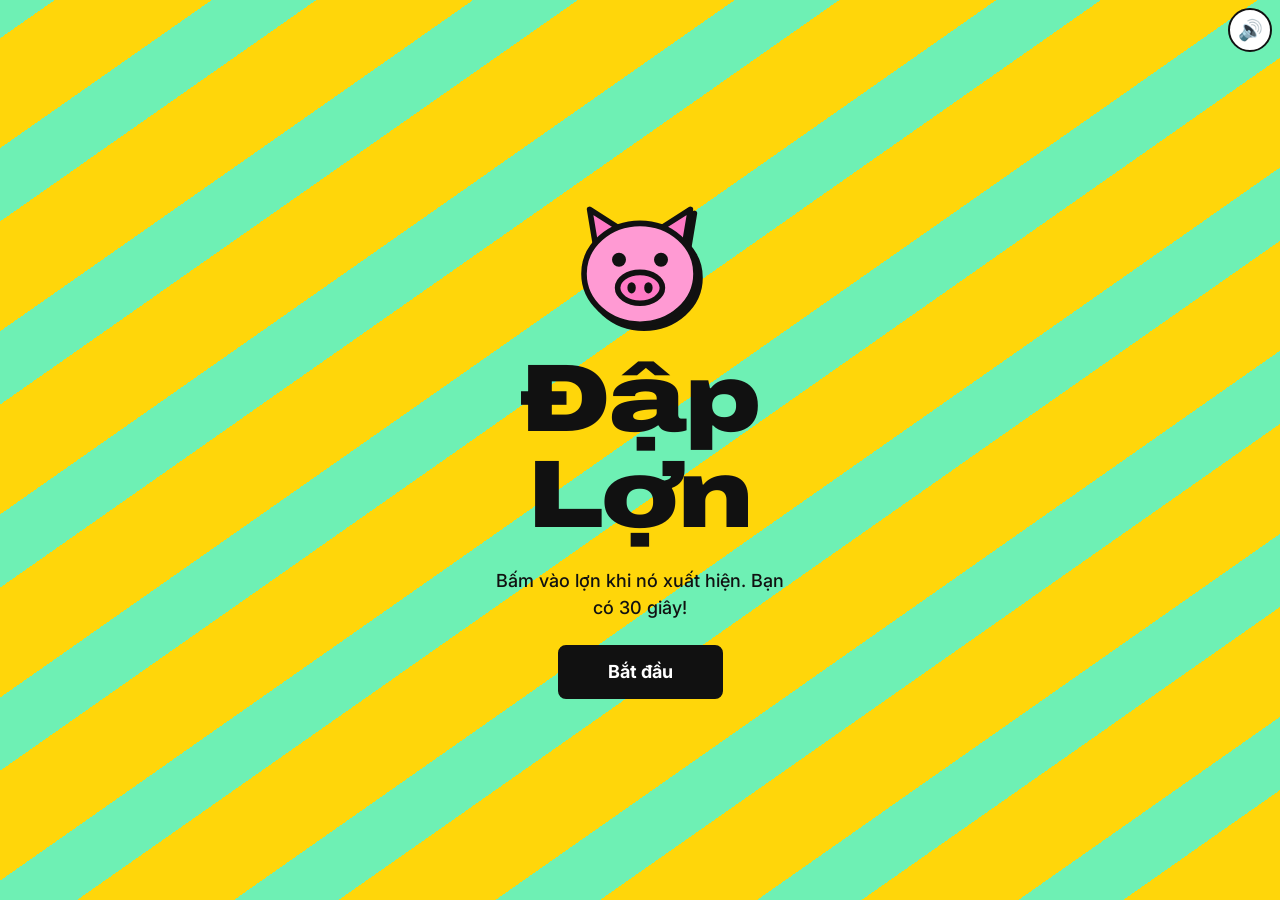
==== app/index.html @ 79f67277 "game chạy được bản đầu - app/index.html, style.css, game.js: game theo docs/02–04, giao diện   dùng " ====
<!DOCTYPE html>
<html lang="vi">
<head>
<meta charset="UTF-8">
<meta name="viewport" content="width=device-width, initial-scale=1, viewport-fit=cover">
<meta name="theme-color" content="#FFD60A">
<title>Đập Lợn</title>
<link rel="stylesheet" href="style.css">
<link rel="icon" href="data:image/svg+xml,%3Csvg xmlns='http://www.w3.org/2000/svg' viewBox='0 0 100 100'%3E%3Ctext y='.9em' font-size='90'%3E%F0%9F%90%B7%3C/text%3E%3C/svg%3E">
</head>
<body>
<!-- Hình lợn SVG (docs/03 §4) -->
<svg width="0" height="0" style="position:absolute" aria-hidden="true" focusable="false">
  <symbol id="pig" viewBox="0 0 100 90">
    <path d="M18 30 L14 6 L36 20 Z" fill="#FF7AC6" stroke="#111" stroke-width="4" stroke-linejoin="round"/>
    <path d="M82 30 L86 6 L64 20 Z" fill="#FF7AC6" stroke="#111" stroke-width="4" stroke-linejoin="round"/>
    <ellipse cx="50" cy="52" rx="40" ry="36" fill="#FF9AD3" stroke="#111" stroke-width="4"/>
    <circle cx="35" cy="42" r="5" fill="#111"/>
    <circle cx="65" cy="42" r="5" fill="#111"/>
    <ellipse cx="50" cy="62" rx="16" ry="11" fill="#FF7AC6" stroke="#111" stroke-width="4"/>
    <ellipse cx="44" cy="62" rx="3" ry="4" fill="#111"/>
    <ellipse cx="56" cy="62" rx="3" ry="4" fill="#111"/>
  </symbol>
  <symbol id="pig-hit" viewBox="0 0 100 90">
    <path d="M18 30 L14 6 L36 20 Z" fill="#FF7AC6" stroke="#111" stroke-width="4" stroke-linejoin="round"/>
    <path d="M82 30 L86 6 L64 20 Z" fill="#FF7AC6" stroke="#111" stroke-width="4" stroke-linejoin="round"/>
    <ellipse cx="50" cy="52" rx="40" ry="36" fill="#FF9AD3" stroke="#111" stroke-width="4"/>
    <path d="M29 36 l12 12 M41 36 l-12 12 M59 36 l12 12 M71 36 l-12 12" stroke="#111" stroke-width="4" stroke-linecap="round"/>
    <circle cx="24" cy="60" r="6" fill="#F0383E" opacity=".6"/>
    <circle cx="76" cy="60" r="6" fill="#F0383E" opacity=".6"/>
    <ellipse cx="50" cy="64" rx="16" ry="11" fill="#FF7AC6" stroke="#111" stroke-width="4"/>
    <ellipse cx="44" cy="64" rx="3" ry="4" fill="#111"/>
    <ellipse cx="56" cy="64" rx="3" ry="4" fill="#111"/>
    <path d="M78 4 l3 8 8 1 -6 5 2 8 -7 -4 -7 4 2 -8 -6 -5 8 -1z" fill="#FFD60A" stroke="#111" stroke-width="2"/>
  </symbol>
</svg>

<div id="app" class="app" data-state="IDLE">
  <button id="mute" class="mute" type="button" aria-label="Tắt tiếng" aria-pressed="false">🔊</button>

  <!-- S1 · Bắt đầu -->
  <section id="s-start" class="screen screen--start" aria-labelledby="title">
    <div class="start-inner">
      <svg class="hero-pig" viewBox="0 0 100 90" aria-hidden="true"><use href="#pig"/></svg>
      <h1 id="title" class="title">Đập Lợn</h1>
      <p class="howto">Bấm vào lợn khi nó xuất hiện. Bạn có 30 giây!</p>
      <button id="btn-start" class="btn btn--lg" type="button">Bắt đầu</button>
      <p id="start-high" class="high" hidden>Kỷ lục: <span id="start-high-val">0</span></p>
    </div>
  </section>

  <!-- S3 · Chơi (S2 và S4 là lớp phủ bên trên) -->
  <section id="s-play" class="screen screen--play" hidden aria-label="Màn hình chơi">
    <div class="hud">
      <div class="hud-score">Điểm <span id="score">0</span></div>
      <div id="time-wrap" class="hud-time">⏱ <span id="time">30</span></div>
    </div>
    <div class="progress" aria-hidden="true"><span id="progress"></span></div>

    <div class="board">
      <div id="grid" class="grid locked">
        <button class="cell" type="button" tabindex="-1" aria-label="Ô 1" data-state="EMPTY" data-face="normal"><span class="pig"><svg viewBox="0 0 100 90" aria-hidden="true"><use class="face-normal" href="#pig"/><use class="face-hit" href="#pig-hit"/></svg></span></button>
        <button class="cell" type="button" tabindex="-1" aria-label="Ô 2" data-state="EMPTY" data-face="normal"><span class="pig"><svg viewBox="0 0 100 90" aria-hidden="true"><use class="face-normal" href="#pig"/><use class="face-hit" href="#pig-hit"/></svg></span></button>
        <button class="cell" type="button" tabindex="-1" aria-label="Ô 3" data-state="EMPTY" data-face="normal"><span class="pig"><svg viewBox="0 0 100 90" aria-hidden="true"><use class="face-normal" href="#pig"/><use class="face-hit" href="#pig-hit"/></svg></span></button>
        <button class="cell" type="button" tabindex="-1" aria-label="Ô 4" data-state="EMPTY" data-face="normal"><span class="pig"><svg viewBox="0 0 100 90" aria-hidden="true"><use class="face-normal" href="#pig"/><use class="face-hit" href="#pig-hit"/></svg></span></button>
        <button class="cell" type="button" tabindex="-1" aria-label="Ô 5" data-state="EMPTY" data-face="normal"><span class="pig"><svg viewBox="0 0 100 90" aria-hidden="true"><use class="face-normal" href="#pig"/><use class="face-hit" href="#pig-hit"/></svg></span></button>
        <button class="cell" type="button" tabindex="-1" aria-label="Ô 6" data-state="EMPTY" data-face="normal"><span class="pig"><svg viewBox="0 0 100 90" aria-hidden="true"><use class="face-normal" href="#pig"/><use class="face-hit" href="#pig-hit"/></svg></span></button>
        <button class="cell" type="button" tabindex="-1" aria-label="Ô 7" data-state="EMPTY" data-face="normal"><span class="pig"><svg viewBox="0 0 100 90" aria-hidden="true"><use class="face-normal" href="#pig"/><use class="face-hit" href="#pig-hit"/></svg></span></button>
        <button class="cell" type="button" tabindex="-1" aria-label="Ô 8" data-state="EMPTY" data-face="normal"><span class="pig"><svg viewBox="0 0 100 90" aria-hidden="true"><use class="face-normal" href="#pig"/><use class="face-hit" href="#pig-hit"/></svg></span></button>
        <button class="cell" type="button" tabindex="-1" aria-label="Ô 9" data-state="EMPTY" data-face="normal"><span class="pig"><svg viewBox="0 0 100 90" aria-hidden="true"><use class="face-normal" href="#pig"/><use class="face-hit" href="#pig-hit"/></svg></span></button>
      </div>
      <div id="ending" class="ending" hidden>Hết giờ!</div>
    </div>

    <!-- S2 · Đếm 3-2-1 -->
    <div id="ov-countdown" class="overlay" hidden>
      <div id="cd-label" class="cd" aria-live="assertive">3</div>
    </div>

    <!-- S4 · Tạm dừng -->
    <div id="ov-pause" class="overlay" hidden role="dialog" aria-modal="true" aria-labelledby="pause-title">
      <h2 id="pause-title" class="overlay-title">Tạm dừng</h2>
      <p id="pause-info" class="overlay-info"></p>
      <button id="btn-resume" class="btn btn--yellow btn--lg" type="button">Tiếp tục</button>
    </div>
  </section>

  <!-- S5 · Kết quả -->
  <section id="s-result" class="screen screen--result" hidden aria-labelledby="result-title">
    <div class="result-inner">
      <h2 id="result-title" class="title title--result">Hết giờ!</h2>
      <p class="result-label">Điểm của bạn</p>
      <p id="result-score" class="result-score">0</p>
      <p id="badge" class="badge" hidden>★ Kỷ lục mới!</p>
      <p class="high high--result">Kỷ lục: <span id="result-high">0</span></p>
      <div class="result-actions">
        <button id="btn-again" class="btn btn--yellow btn--lg" type="button">Chơi lại</button>
        <button id="btn-home" class="btn btn--ghost-light" type="button">Về màn hình chính</button>
      </div>
    </div>
  </section>

  <div id="sr" class="sr-only" aria-live="polite"></div>
</div>

<script src="game.js"></script>
</body>
</html>
---- app/style.css ----
/* ==========================================================================
   Đập Lợn — style.css
   Token lấy từ design/tokens.css. Bố cục theo docs/03-man-hinh.html
   ========================================================================== */
@import url("../design/tokens.css");

*, *::before, *::after { box-sizing: border-box; }
[hidden] { display: none !important; }

html, body { height: 100%; }
body {
  margin: 0;
  font-family: var(--font-body);
  font-size: var(--text-base);
  line-height: var(--leading-normal);
  color: var(--text-primary);
  background: var(--pattern-diagonal);
  background-attachment: fixed;
  overflow-x: hidden;
  /* NF-04: không phóng to khi chạm đúp, không bôi đen chữ, không menu nhấn giữ */
  touch-action: manipulation;
  -webkit-user-select: none;
  user-select: none;
  -webkit-touch-callout: none;
  -webkit-tap-highlight-color: transparent;
}

.app { min-height: 100vh; min-height: 100dvh; position: relative; }

.sr-only {
  position: absolute; width: 1px; height: 1px; padding: 0; margin: -1px;
  overflow: hidden; clip: rect(0 0 0 0); white-space: nowrap; border: 0;
}

/* ---------- Nút ---------- */
.btn {
  --btn-bg: var(--color-ink); --btn-fg: var(--color-white); --btn-border: var(--color-ink);
  display: inline-flex; align-items: center; justify-content: center; gap: var(--space-2);
  min-height: 44px;
  font: var(--weight-bold) var(--text-base)/1 var(--font-body);
  padding: var(--space-3) var(--space-5);
  background: var(--btn-bg); color: var(--btn-fg);
  border: var(--border-width) solid var(--btn-border);
  border-radius: var(--radius-sm);
  cursor: pointer;
  transition: transform var(--duration-fast) var(--ease-pop), box-shadow var(--duration-fast);
}
.btn:hover { transform: translate(-2px, -2px); box-shadow: var(--shadow-sticker); }
.btn:active { transform: none; box-shadow: none; }
.btn:focus-visible { outline: 3px solid var(--focus-ring); outline-offset: 3px; }
.btn--lg { padding: var(--space-4) var(--space-7); font-size: var(--text-lg); }
.btn--yellow { --btn-bg: var(--color-yellow); --btn-fg: var(--color-ink); }
.btn--ghost-light { --btn-bg: transparent; --btn-fg: var(--color-white); --btn-border: var(--color-white); }
.btn--ghost-light:hover { box-shadow: 4px 4px 0 var(--color-white); }

/* ---------- Nút loa (mọi màn hình, góc trên phải) ---------- */
.mute {
  position: fixed; top: var(--space-2); right: var(--space-2); z-index: 30;
  width: 44px; height: 44px; display: grid; place-items: center;
  font-size: 1.25rem; line-height: 1;
  background: var(--color-white); border: var(--border-width) solid var(--color-ink);
  border-radius: var(--radius-full); cursor: pointer;
}
.mute:focus-visible { outline: 3px solid var(--focus-ring); outline-offset: 2px; }

/* ---------- Màn hình chung ---------- */
.screen { min-height: 100vh; min-height: 100dvh; display: flex; flex-direction: column; align-items: center; justify-content: center; padding: var(--space-7) var(--space-4); }

.title {
  font-family: var(--font-display); font-stretch: var(--font-stretch-wide);
  font-weight: var(--weight-black); font-size: var(--text-5xl);
  line-height: var(--leading-tight); letter-spacing: var(--tracking-tight);
  margin: 0;
}
.high { font-size: var(--text-sm); font-weight: var(--weight-bold); margin: 0; }

/* ---------- S1 · Bắt đầu ---------- */
.start-inner { display: flex; flex-direction: column; align-items: center; gap: var(--space-5); text-align: center; max-width: 30rem; }
.hero-pig { width: 140px; height: auto; animation: bob 1.6s ease-in-out infinite; filter: drop-shadow(4px 4px 0 var(--color-ink)); }
@keyframes bob { 0%, 100% { transform: translateY(0); } 50% { transform: translateY(-8px); } }
.howto { font-size: var(--text-lg); font-weight: var(--weight-medium); margin: 0; max-width: 24ch; }
.screen--start .high { background: var(--color-white); border: var(--border-width) solid var(--color-ink); border-radius: var(--radius-pill); padding: var(--space-1) var(--space-4); }

/* ---------- S3 · Chơi ---------- */
.screen--play {
  --grid: max(240px, min(90vw, 60vh, 480px));
  justify-content: flex-start;
  padding: 0 0 var(--space-6);
  gap: var(--space-5);
  position: relative;
}
.hud {
  width: 100%;
  display: flex; align-items: center; justify-content: space-between; gap: var(--space-4);
  padding: var(--space-3) calc(44px + var(--space-5)) var(--space-3) var(--space-5);
  min-height: 60px;
  background: var(--color-ink); color: var(--color-white);
  font-family: var(--font-display); font-stretch: var(--font-stretch-wide);
  font-weight: var(--weight-heavy); font-size: var(--text-xl);
}
.hud span { font-variant-numeric: tabular-nums; }
.hud-time.warn { color: var(--color-danger); animation: pulse 0.5s ease-in-out infinite alternate; }
@keyframes pulse { from { opacity: 1; } to { opacity: 0.45; } }

.progress {
  width: var(--grid); height: 14px; flex: none;
  border: var(--border-width) solid var(--color-ink); border-radius: var(--radius-pill);
  background: var(--color-white); overflow: hidden;
}
.progress span { display: block; height: 100%; background: var(--color-blue); transform-origin: left center; transform: scaleX(1); }

.board { position: relative; width: var(--grid); flex: none; }
.grid {
  display: grid; grid-template-columns: repeat(3, 1fr); gap: var(--space-3);
  width: 100%;
  transition: filter var(--duration-base);
}
.grid.locked { filter: brightness(0.6); }
.grid.locked .cell { cursor: default; }

.cell {
  position: relative; aspect-ratio: 1; min-width: 72px; padding: 0;
  display: block; overflow: hidden; cursor: pointer;
  background: var(--color-charcoal);
  border: var(--border-width-l) solid var(--color-ink); border-radius: var(--radius-md);
  box-shadow: inset 0 -10px 0 rgba(0, 0, 0, 0.35), var(--shadow-sticker);
  touch-action: manipulation;
  transition: background-color var(--duration-fast);
}
.cell[data-state="UP"]  { background: var(--color-mint); }
.cell[data-state="HIT"] { background: var(--color-pink); }
.cell:focus { outline: none; }

/* Lợn trượt lên từ mép dưới ô (SLIDE_MS = 120ms) */
.pig {
  position: absolute; left: 10%; right: 10%; bottom: 0;
  transform: translateY(105%);
  transition: transform 120ms ease-out;
  pointer-events: none;
}
.pig svg { display: block; width: 100%; height: auto; }
.cell[data-state="UP"] .pig, .cell[data-state="HIT"] .pig { transform: translateY(6%); }
.cell .face-hit { display: none; }
.cell[data-face="hit"] .face-hit { display: inline; }
.cell[data-face="hit"] .face-normal { display: none; }

.cell.shake { animation: shake 150ms linear; }
@keyframes shake {
  0%, 100% { transform: translateX(0); }
  25% { transform: translateX(-4px) rotate(-1deg); }
  75% { transform: translateX(4px) rotate(1deg); }
}
.plus {
  position: absolute; left: 50%; top: 18%; z-index: 2;
  font-family: var(--font-display); font-stretch: var(--font-stretch-wide);
  font-weight: var(--weight-black); font-size: var(--text-2xl);
  color: var(--color-white); -webkit-text-stroke: 2px var(--color-ink); paint-order: stroke fill;
  pointer-events: none;
  animation: float-up 400ms ease-out forwards;
}
@keyframes float-up {
  from { transform: translate(-50%, 0); opacity: 1; }
  to   { transform: translate(-50%, -24px); opacity: 0; }
}

.ending {
  position: absolute; left: 50%; top: 50%; z-index: 5;
  transform: translate(-50%, -50%) rotate(-4deg);
  font-family: var(--font-display); font-stretch: var(--font-stretch-wide);
  font-weight: var(--weight-black); font-size: var(--text-3xl); white-space: nowrap;
  background: var(--color-pink); border: var(--border-width-l) solid var(--color-ink);
  border-radius: var(--radius-sm); padding: var(--space-2) var(--space-5);
  box-shadow: var(--shadow-sticker-lg);
}

/* ---------- S2 · S4 · Lớp phủ ---------- */
.overlay {
  position: absolute; inset: 0; z-index: 10;
  display: flex; flex-direction: column; align-items: center; justify-content: center; gap: var(--space-4);
  background: rgba(17, 17, 17, 0.72); color: var(--color-white); text-align: center;
  padding: var(--space-5);
}
.cd {
  font-family: var(--font-display); font-stretch: var(--font-stretch-wide);
  font-weight: var(--weight-black); font-size: clamp(5rem, 22vw, 9rem); line-height: 1;
  color: var(--color-yellow); -webkit-text-stroke: 3px var(--color-ink); paint-order: stroke fill;
}
.cd.pop { animation: pop 300ms var(--ease-pop); }
@keyframes pop { from { transform: scale(0.6); } to { transform: scale(1); } }
.overlay-title {
  margin: 0; font-family: var(--font-display); font-stretch: var(--font-stretch-wide);
  font-weight: var(--weight-black); font-size: var(--text-4xl); line-height: 1; color: var(--color-yellow);
}
.overlay-info { margin: 0; font-size: var(--text-lg); font-weight: var(--weight-semi); }

/* ---------- S5 · Kết quả ---------- */
.screen--result { background: var(--color-blue); color: var(--color-white); }
.result-inner { display: flex; flex-direction: column; align-items: center; gap: var(--space-3); text-align: center; }
.title--result { font-size: var(--text-4xl); }
.result-label { margin: var(--space-3) 0 0; font-size: var(--text-lg); font-weight: var(--weight-semi); }
.result-score {
  margin: 0; font-family: var(--font-display); font-stretch: var(--font-stretch-wide);
  font-weight: var(--weight-black); font-size: clamp(5rem, 24vw, 9rem); line-height: 1;
  color: var(--color-yellow); -webkit-text-stroke: 3px var(--color-ink); paint-order: stroke fill;
  font-variant-numeric: tabular-nums;
}
.badge {
  margin: 0; transform: rotate(-4deg);
  background: var(--color-pink); color: var(--color-ink);
  border: var(--border-width) solid var(--color-ink); border-radius: var(--radius-sm);
  padding: var(--space-2) var(--space-4); font-weight: var(--weight-black); font-size: var(--text-lg);
  box-shadow: var(--shadow-sticker);
}
.high--result { font-size: var(--text-base); }
.result-actions { display: flex; flex-direction: column; align-items: center; gap: var(--space-3); margin-top: var(--space-5); }

/* ---------- Điện thoại ngang / màn hình thấp (docs/03 §6) ---------- */
@media (orientation: landscape) and (max-height: 560px) {
  .screen { padding-top: var(--space-4); padding-bottom: var(--space-4); }
  .screen--play {
    --grid: max(240px, min(90vw, 82vh, 480px));
    display: grid;
    grid-template-columns: auto var(--grid);
    grid-template-rows: auto auto 1fr;
    grid-template-areas: "hud board" "progress board" ". board";
    justify-content: center; align-content: center; align-items: start;
    column-gap: var(--space-6); row-gap: var(--space-4);
    padding: var(--space-4);
  }
  .hud {
    grid-area: hud; width: auto; flex-direction: column; align-items: flex-start;
    padding: var(--space-3) var(--space-4); border-radius: var(--radius-md);
    border: var(--border-width) solid var(--color-ink);
  }
  .progress { grid-area: progress; width: 100%; }
  .board { grid-area: board; }
  .hero-pig { width: 90px; }
  .title { font-size: var(--text-4xl); }
  .start-inner, .result-inner { gap: var(--space-3); }
  .result-actions { flex-direction: row; margin-top: var(--space-2); }
}

/* ---------- Giảm chuyển động (docs/02 F-12) ---------- */
@media (prefers-reduced-motion: reduce) {
  .hero-pig, .cd.pop, .hud-time.warn { animation: none; }
  .pig, .btn, .grid, .cell { transition: none; }
}
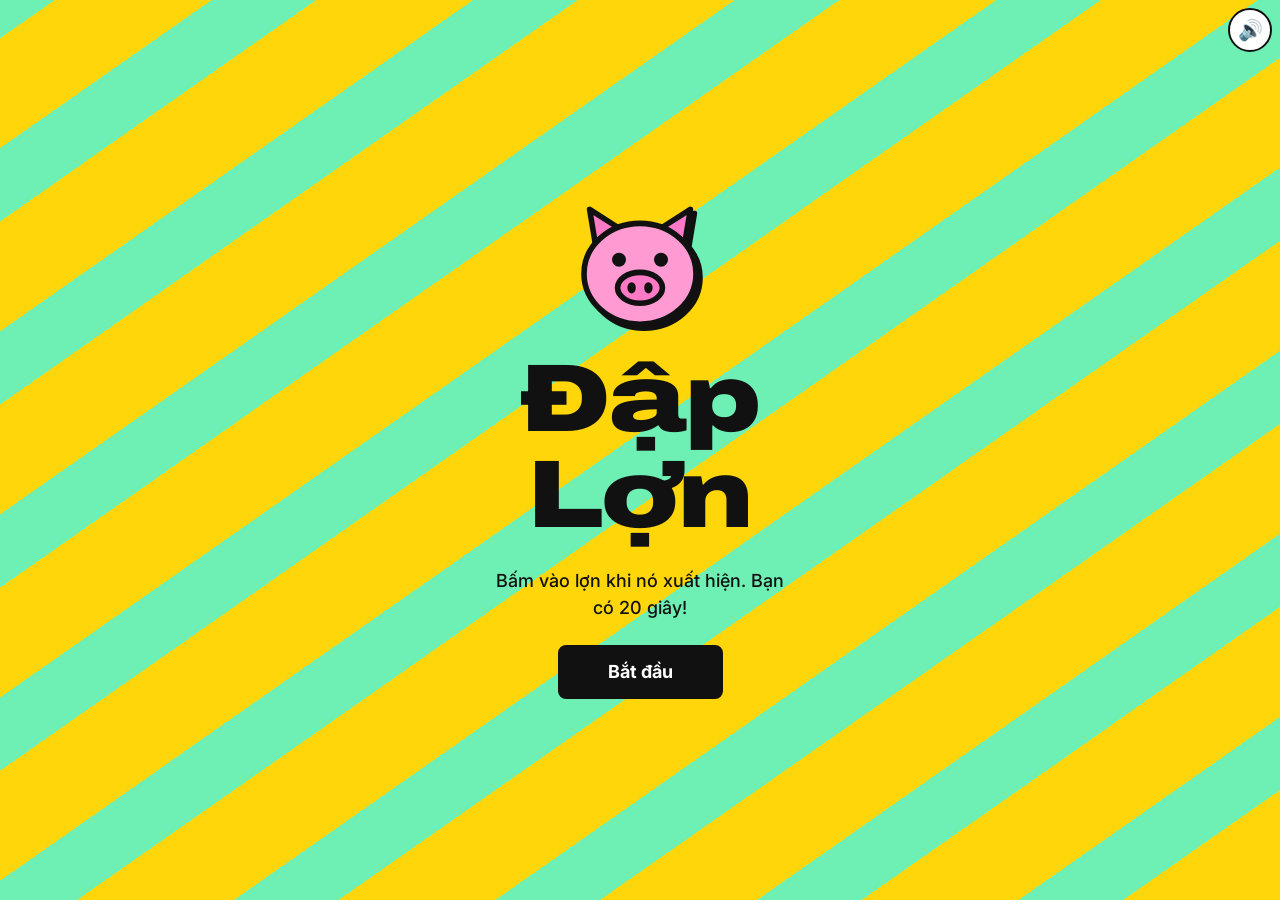
==== commit dd847324: "Đổi thời gian một lượt chơi từ 30 xuống 20 giây - app/game.js: ROUND_MS = 20000; 3 chặng độ khó chia" ====
--- a/app/index.html
+++ b/app/index.html
@@ -43,7 +43,7 @@
     <div class="start-inner">
       <svg class="hero-pig" viewBox="0 0 100 90" aria-hidden="true"><use href="#pig"/></svg>
       <h1 id="title" class="title">Đập Lợn</h1>
-      <p class="howto">Bấm vào lợn khi nó xuất hiện. Bạn có 30 giây!</p>
+      <p class="howto">Bấm vào lợn khi nó xuất hiện. Bạn có 20 giây!</p>
       <button id="btn-start" class="btn btn--lg" type="button">Bắt đầu</button>
       <p id="start-high" class="high" hidden>Kỷ lục: <span id="start-high-val">0</span></p>
     </div>
@@ -53,7 +53,7 @@
   <section id="s-play" class="screen screen--play" hidden aria-label="Màn hình chơi">
     <div class="hud">
       <div class="hud-score">Điểm <span id="score">0</span></div>
-      <div id="time-wrap" class="hud-time">⏱ <span id="time">30</span></div>
+      <div id="time-wrap" class="hud-time">⏱ <span id="time">20</span></div>
     </div>
     <div class="progress" aria-hidden="true"><span id="progress"></span></div>
 
